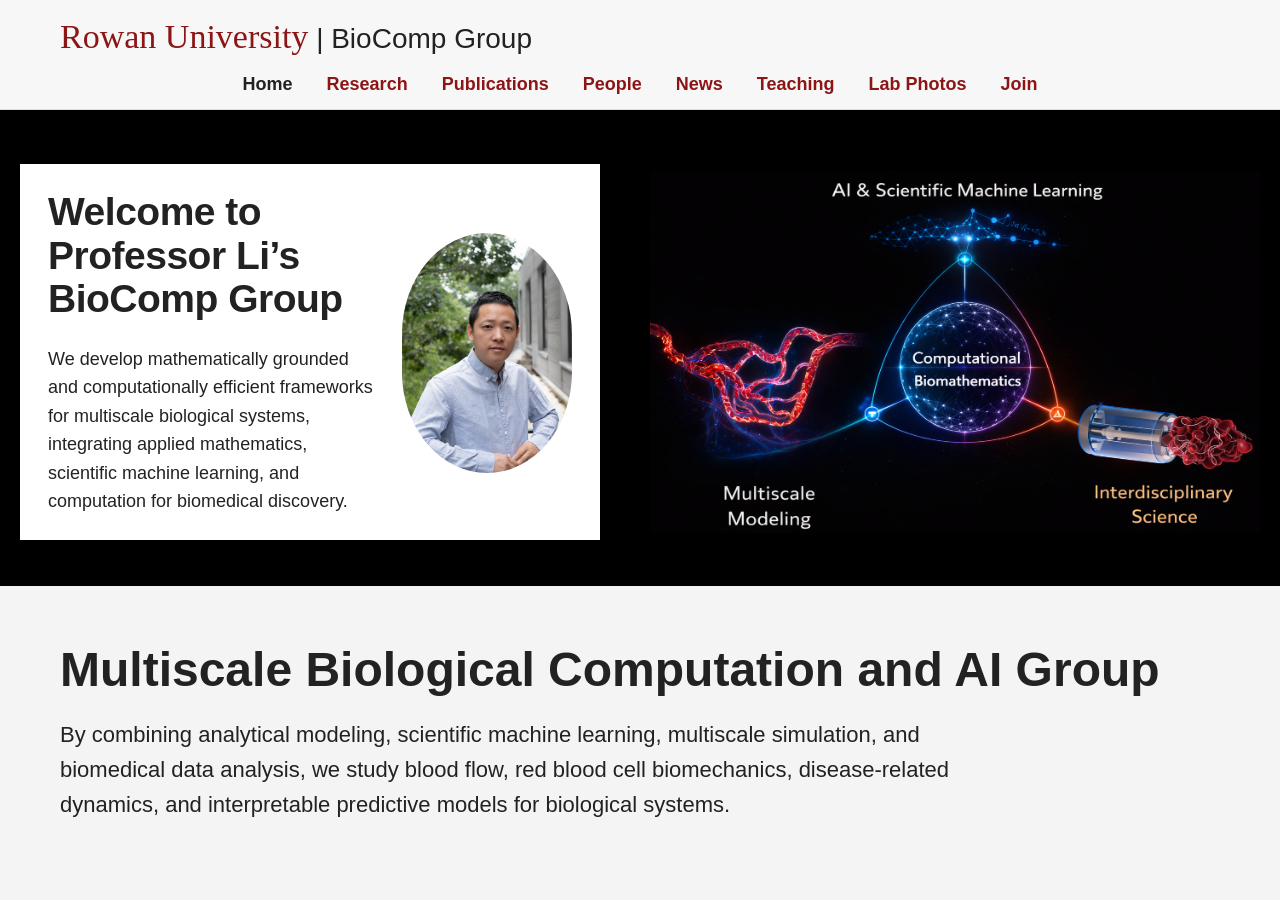
==== index.html @ 9ee429a5 "Update index.html" ====
<!DOCTYPE html>
<html lang="en">
<head>
  <meta charset="UTF-8">
  <title>Home | BioComp Group</title>
  <link rel="stylesheet" href="style.css">
</head>

<body>

<header class="site-header">
  <div class="site-title">
    <span class="school">Rowan University</span> | BioComp Group
  </div>

  <nav class="top-nav">
    <a href="index.html" class="active">Home</a>
    <a href="research.html">Research</a>
    <a href="publications.html">Publications</a>
    <a href="people.html">People</a>
    <a href="news.html">News</a>
    <a href="teaching.html">Teaching</a>
    <a href="photos.html">Lab Photos</a>
    <a href="join.html">Join</a>
  </nav>
</header>

<section class="hero">
  <div class="hero-wrapper">

    <div class="hero-card">
      <div class="hero-content">
        <div class="hero-text">
          <h1>Welcome to Professor Li’s BioComp Group</h1>
          <p>
            We develop mathematically grounded and computationally efficient
            frameworks for multiscale biological systems, integrating applied
            mathematics, scientific machine learning, and computation for
            biomedical discovery.
          </p>
        </div>

        <div class="hero-image">
          <img src="Guansheng_Li.jpg" alt="Guansheng Li">
        </div>
      </div>
    </div>

    <div class="hero-research-figure">
      <img src="Homepage.png" alt="Research overview">
    </div>

  </div>
</section>

<section class="section intro-section">
  <h3>Multiscale Biological Computation and AI Group</h3>
  <p class="intro-text">
    By combining analytical modeling, scientific machine learning, multiscale
    simulation, and biomedical data analysis, we study blood flow, red blood
    cell biomechanics, disease-related dynamics, and interpretable predictive
    models for biological systems.
  </p>
</section>

</body>
</html>
---- style.css ----
/* ===== 基础 ===== */
* {
  box-sizing: border-box;
}

body {
  margin: 0;
  font-family: "Helvetica Neue", Arial, sans-serif;
  background: #f4f4f4;
  color: #222;
}

a {
  text-decoration: none;
}

/* ===== HEADER ===== */
.site-header {
  background: #f7f7f7;
  border-bottom: 1px solid #ddd;
  padding: 18px 60px 14px;
}

.site-title {
  font-size: 28px;
  font-weight: 500;
}

.site-title .school {
  color: #8c1515;
  font-size: 34px;
  font-family: Georgia, serif;
}

.top-nav {
  display: flex;
  justify-content: center;
  gap: 34px;
  margin-top: 18px;
  flex-wrap: wrap;
}

.top-nav a {
  color: #8c1515;
  font-size: 18px;
  font-weight: 600;
}

.top-nav a.active {
  color: #222;
}

/* ===== HERO ===== */
.hero {
  background: #000;
  padding: 54px 20px 46px;
}

.hero-wrapper {
  display: flex;
  gap: 50px;
  max-width: 1400px;
  margin: 0 auto;
  align-items: center;
}

.hero-card {
  background: #ffffff;
  padding: 26px 28px 24px;
  box-shadow: 0 10px 30px rgba(0, 0, 0, 0.22);
  flex: 0 0 580px;
}

.hero-content {
  display: flex;
  align-items: center;
  justify-content: space-between;
  gap: 26px;
}

.hero-text {
  flex: 1;
  max-width: 360px;
}

.hero-content h1 {
  font-size: 39px;
  line-height: 1.12;
  margin: 0 0 24px 0;
  font-weight: 700;
  letter-spacing: -0.5px;
}

.hero-content p {
  font-size: 18px;
  line-height: 1.58;
  margin: 0;
  color: #222;
}

.hero-image {
  flex: 0 0 auto;
}

.hero-image img {
  width: 170px;
  height: 240px;
  object-fit: cover;
  border-radius: 50% / 42%;
  display: block;
}

.hero-research-figure {
  flex: 1;
  display: flex;
  align-items: center;
}

.hero-research-figure img {
  width: 100%;
  max-width: 900px;
  height: auto;
  display: block;
  background: transparent;
}

/* ===== SECTION ===== */
.section {
  max-width: 1200px;
  margin: auto;
  padding: 60px 20px;
}

.section h3 {
  font-size: 48px;
  margin-top: 0;
  margin-bottom: 20px;
  line-height: 1.15;
}

.section p {
  line-height: 1.6;
}

.intro-section {
  padding-top: 56px;
  padding-bottom: 64px;
}

.intro-text {
  font-size: 22px;
  line-height: 1.7;
  max-width: 900px;
  margin: 0;
}

/* ===== CARDS ===== */
.cards {
  display: grid;
  grid-template-columns: repeat(3, 1fr);
  gap: 25px;
}

.card {
  background: white;
  padding: 25px;
  border-radius: 8px;
  box-shadow: 0 6px 18px rgba(0, 0, 0, 0.08);
}

/* ===== PUBLICATIONS PAGE ===== */
.pub-wrapper {
  display: flex;
  flex-direction: column;
  gap: 28px;
}

.pub-year {
  font-size: 32px;
  font-weight: 700;
  color: #8c1515;
  margin-top: 10px;
  margin-bottom: -10px;
}

.pub-list {
  display: flex;
  flex-direction: column;
  gap: 22px;
}

.pub-item {
  display: flex;
  justify-content: space-between;
  align-items: flex-start;
  gap: 24px;
  padding: 22px 0;
  border-bottom: 1px solid #ddd;
}

.pub-text {
  flex: 1;
  font-size: 18px;
  line-height: 1.6;
}

.pub-number {
  font-weight: 700;
}

.pub-title {
  font-style: italic;
}

.pub-link {
  color: #3b5edb;
  margin-left: 6px;
}

.pub-image {
  flex: 0 0 220px;
}

.pub-image img {
  width: 220px;
  max-width: 100%;
  height: 140px;
  object-fit: cover;
  border-radius: 8px;
  display: block;
  box-shadow: 0 4px 12px rgba(0, 0, 0, 0.12);
}

/* ===== PEOPLE PAGE ===== */
.people-grid {
  grid-template-columns: 2fr 1fr;
  align-items: start;
}

.profile-card {
  padding: 30px;
}

.profile-container {
  display: flex;
  gap: 30px;
  align-items: flex-start;
}

.profile-photo {
  flex: 0 0 220px;
}

.profile-photo img {
  width: 220px;
  height: 280px;
  object-fit: cover;
  border-radius: 10px;
  display: block;
}

.profile-info {
  flex: 1;
}

.name {
  font-size: 30px;
  margin: 0 0 12px 0;
  color: #8c1515;
  line-height: 1.2;
}

.profile-title {
  font-size: 16px;
  line-height: 1.65;
  color: #444;
  margin: 0 0 18px 0;
}

.profile-title .date {
  color: #666;
  font-style: italic;
}

.timeline-section {
  margin-top: 8px;
}

.timeline-section h4 {
  font-size: 20px;
  margin: 0 0 10px 0;
  color: #222;
}

.timeline {
  margin: 0;
  padding-left: 20px;
  line-height: 1.7;
}

.timeline li {
  margin-bottom: 6px;
}

.people-info-card h4 {
  font-size: 24px;
  margin-top: 0;
  margin-bottom: 12px;
  color: #8c1515;
}

.people-info-card p {
  font-size: 16px;
  line-height: 1.7;
  margin: 0;
}

/* ===== RESPONSIVE ===== */
@media (max-width: 1200px) {
  .hero-wrapper {
    flex-direction: column;
    align-items: stretch;
  }

  .hero-card {
    flex: none;
    width: 100%;
  }

  .hero-research-figure {
    justify-content: center;
  }

  .hero-research-figure img {
    max-width: 100%;
  }
}

@media (max-width: 900px) {
  .pub-item {
    flex-direction: column;
  }

  .pub-image {
    flex: none;
  }

  .pub-image img {
    width: 100%;
    max-width: 320px;
    height: auto;
  }

  .people-grid {
    grid-template-columns: 1fr;
  }

  .profile-container {
    flex-direction: column;
    align-items: center;
    text-align: center;
  }

  .profile-photo {
    flex: none;
  }

  .timeline-section {
    width: 100%;
    text-align: left;
  }

  .hero-content {
    gap: 20px;
  }

  .hero-content h1 {
    font-size: 38px;
  }
}

@media (max-width: 768px) {
  .site-header {
    padding: 16px 20px 12px;
  }

  .site-title {
    font-size: 24px;
  }

  .site-title .school {
    font-size: 28px;
  }

  .top-nav {
    gap: 16px;
    margin-top: 14px;
  }

  .top-nav a {
    font-size: 16px;
  }

  .hero {
    padding: 28px 16px;
  }

  .hero-card {
    padding: 24px 20px;
  }

  .hero-content {
    flex-direction: column-reverse;
    align-items: flex-start;
  }

  .hero-text {
    max-width: 100%;
  }

  .hero-content h1 {
    font-size: 32px;
    margin-bottom: 18px;
  }

  .hero-content p {
    font-size: 17px;
    line-height: 1.65;
  }

  .hero-image img {
    width: 150px;
    height: 215px;
  }

  .section {
    padding: 46px 18px;
  }

  .section h3 {
    font-size: 36px;
  }

  .intro-text {
    font-size: 18px;
  }

  .cards {
    grid-template-columns: 1fr;
  }

  .profile-photo img {
    width: 180px;
    height: 230px;
  }

  .name {
    font-size: 26px;
  }

  .profile-title,
  .people-info-card p,
  .timeline {
    font-size: 15px;
  }
}
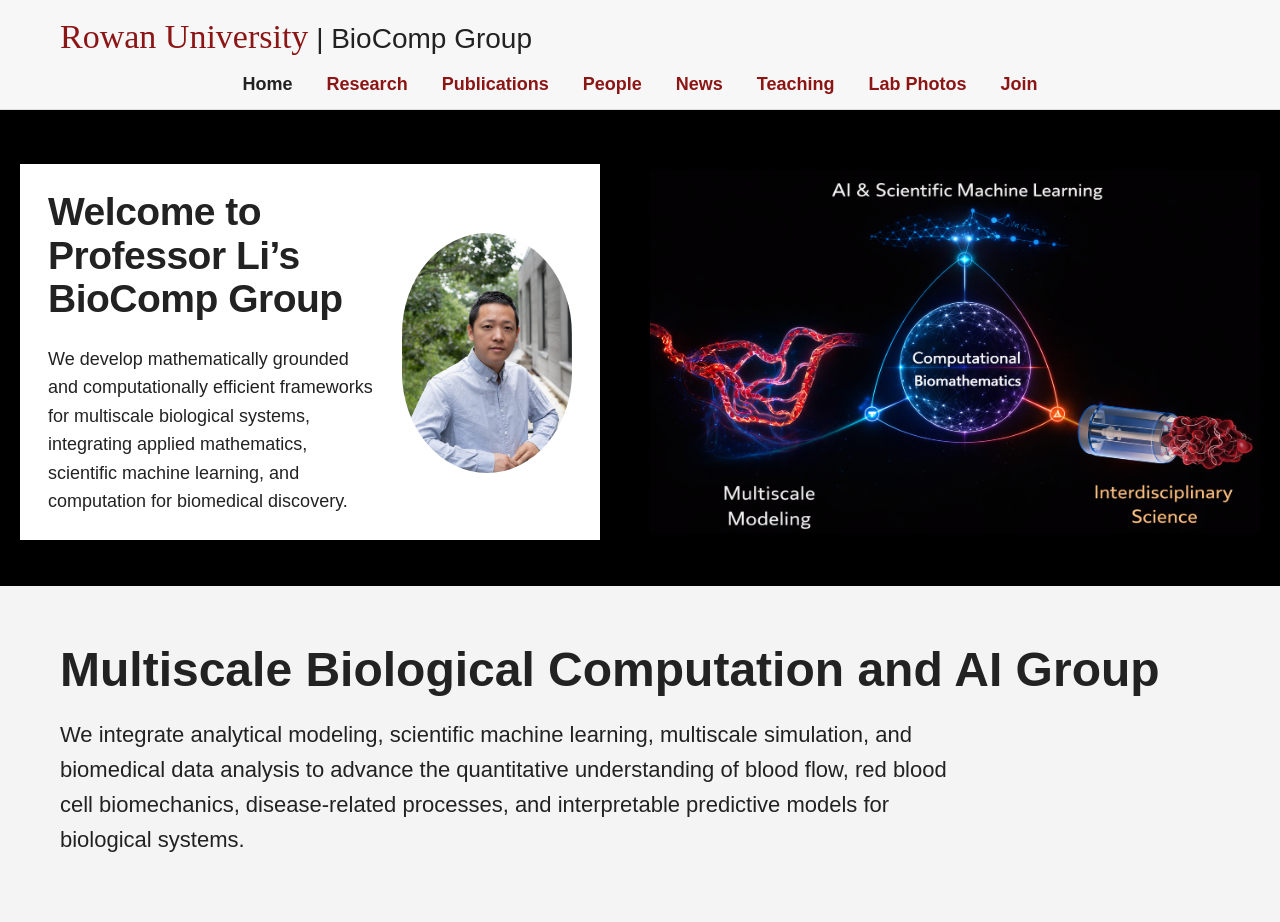
==== commit b1371cfd: "Update index.html" ====
--- a/index.html
+++ b/index.html
@@ -56,9 +56,9 @@
 <section class="section intro-section">
   <h3>Multiscale Biological Computation and AI Group</h3>
   <p class="intro-text">
-    By combining analytical modeling, scientific machine learning, multiscale
-    simulation, and biomedical data analysis, we study blood flow, red blood
-    cell biomechanics, disease-related dynamics, and interpretable predictive
+We integrate analytical modeling, scientific machine learning, multiscale simulation, 
+    and biomedical data analysis to advance the quantitative understanding of blood flow, 
+    red blood cell biomechanics, disease-related processes, and interpretable predictive
     models for biological systems.
   </p>
 </section>
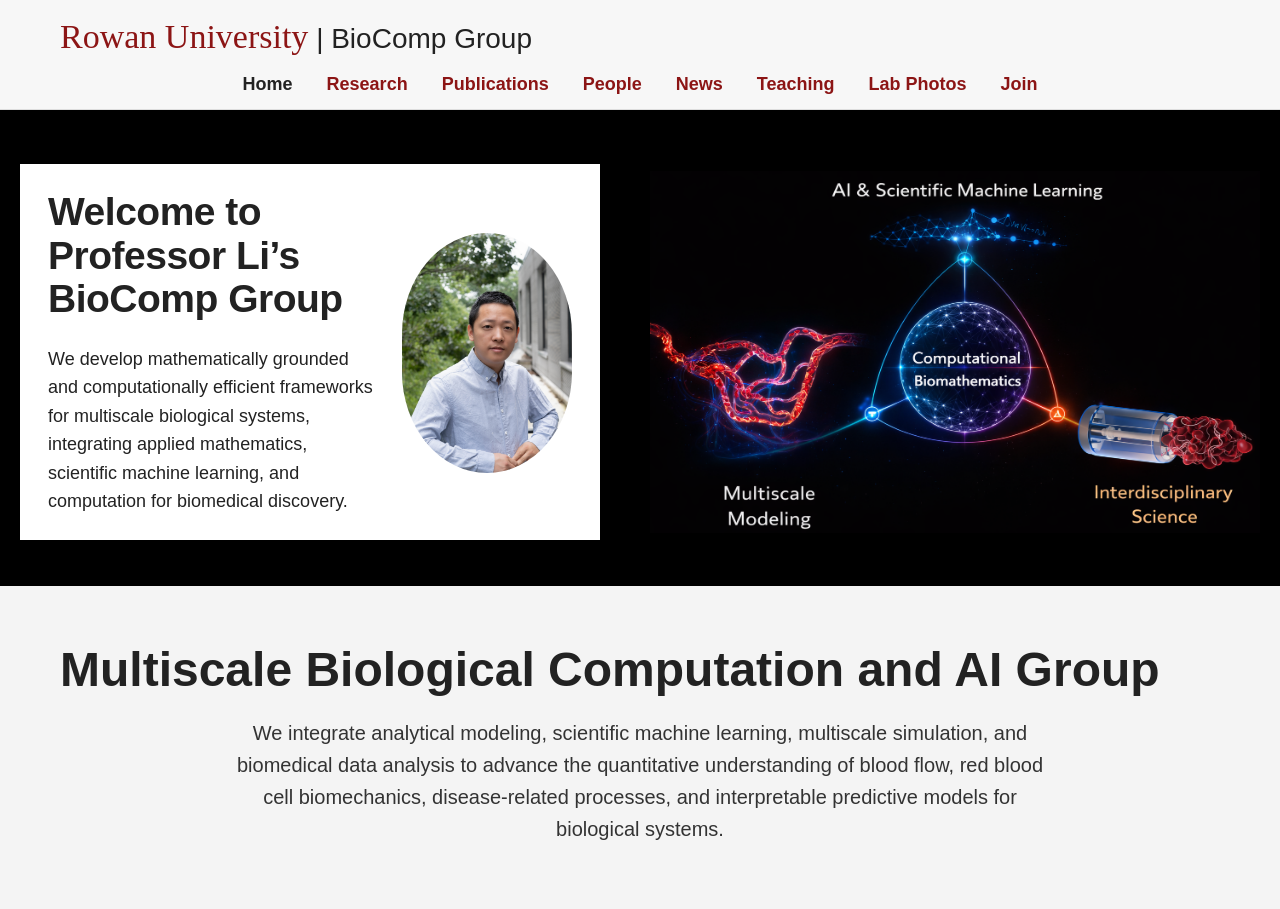
==== commit 78043ef0: "Update index.html" ====
--- a/index.html
+++ b/index.html
@@ -56,10 +56,10 @@
 <section class="section intro-section">
   <h3>Multiscale Biological Computation and AI Group</h3>
   <p class="intro-text">
-We integrate analytical modeling, scientific machine learning, multiscale simulation, 
-    and biomedical data analysis to advance the quantitative understanding of blood flow, 
-    red blood cell biomechanics, disease-related processes, and interpretable predictive
-    models for biological systems.
+    We integrate analytical modeling, scientific machine learning, multiscale simulation, and biomedical 
+    data analysis to advance the quantitative understanding of blood flow, red blood cell biomechanics, 
+    disease-related processes, and interpretable predictive models for biological systems.
+    
   </p>
 </section>
 
--- a/style.css
+++ b/style.css
@@ -148,10 +148,12 @@
 }
 
 .intro-text {
-  font-size: 22px;
-  line-height: 1.7;
-  max-width: 900px;
-  margin: 0;
+  font-size: 20px;
+  line-height: 1.8;
+  max-width: 820px;
+  margin: 0 auto;
+  color: #333;
+  text-align: center;  
 }
 
 /* ===== CARDS ===== */
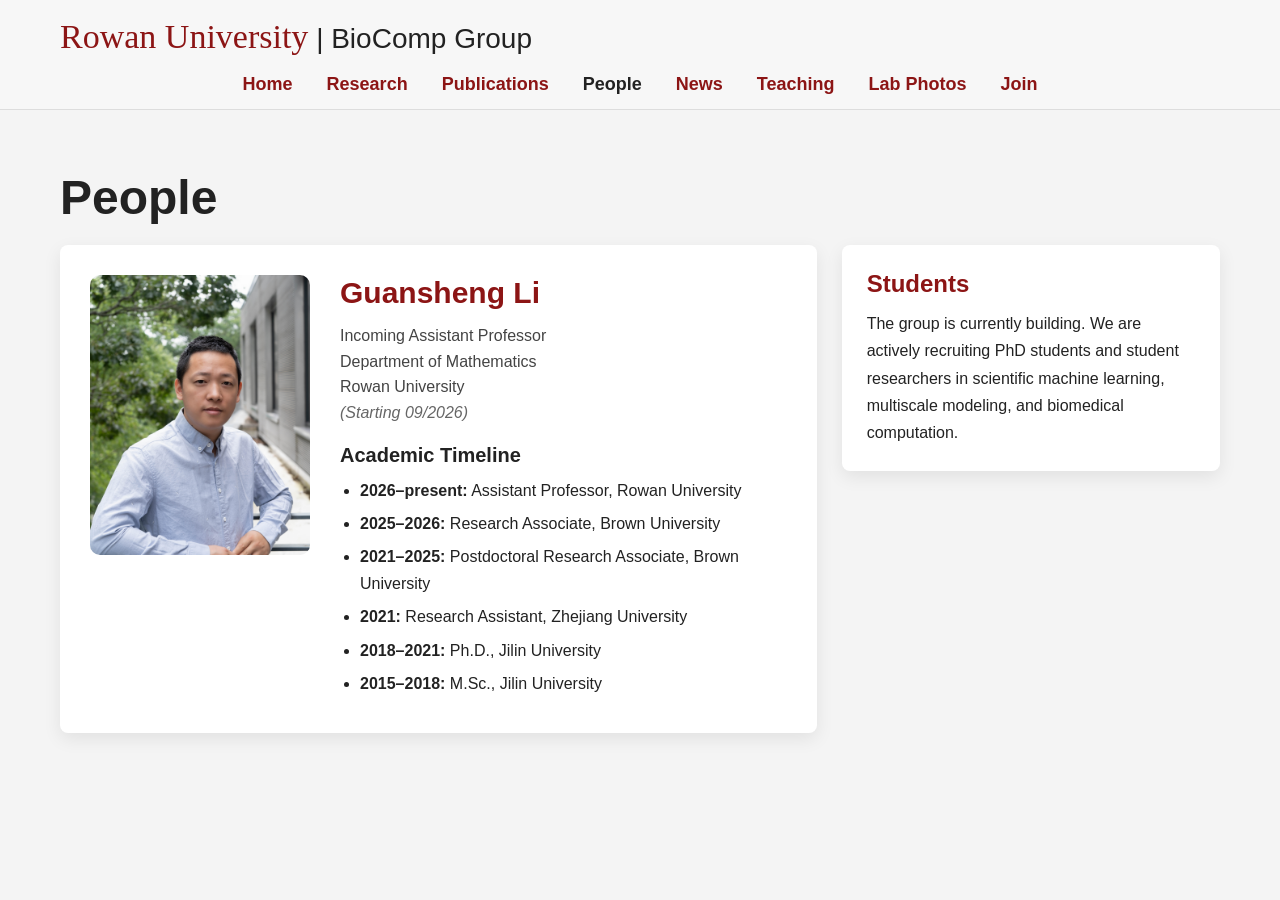
==== commit 3d42f855: "Update index.html" ====
--- a/index.html
+++ b/index.html
@@ -2,7 +2,7 @@
 <html lang="en">
 <head>
   <meta charset="UTF-8">
-  <title>Home | BioComp Group</title>
+  <title>People | BioComp Group</title>
   <link rel="stylesheet" href="style.css">
 </head>
 
@@ -14,10 +14,10 @@
   </div>
 
   <nav class="top-nav">
-    <a href="index.html" class="active">Home</a>
+    <a href="index.html">Home</a>
     <a href="research.html">Research</a>
     <a href="publications.html">Publications</a>
-    <a href="people.html">People</a>
+    <a href="people.html" class="active">People</a>
     <a href="news.html">News</a>
     <a href="teaching.html">Teaching</a>
     <a href="photos.html">Lab Photos</a>
@@ -25,43 +25,53 @@
   </nav>
 </header>
 
-<section class="hero">
-  <div class="hero-wrapper">
+<section class="section" id="people">
+  <h3>People</h3>
 
-    <div class="hero-card">
-      <div class="hero-content">
-        <div class="hero-text">
-          <h1>Welcome to Professor Li’s BioComp Group</h1>
-          <p>
-            We develop mathematically grounded and computationally efficient
-            frameworks for multiscale biological systems, integrating applied
-            mathematics, scientific machine learning, and computation for
-            biomedical discovery.
-          </p>
+  <div class="cards people-grid">
+
+    <div class="card profile-card">
+      <div class="profile-container">
+        <div class="profile-photo">
+          <img src="Guansheng_Li.jpg" alt="Guansheng Li">
         </div>
 
-        <div class="hero-image">
-          <img src="Guansheng_Li.jpg" alt="Guansheng Li">
+        <div class="profile-info">
+          <h2 class="name">Guansheng Li</h2>
+
+          <p class="profile-title">
+            Incoming Assistant Professor<br>
+            Department of Mathematics<br>
+            Rowan University<br>
+            <span class="date">(Starting 09/2026)</span>
+          </p>
+
+          <div class="timeline-section">
+            <h4>Academic Timeline</h4>
+            <ul class="timeline">
+              <li><strong>2026–present:</strong> Assistant Professor, Rowan University</li>
+              <li><strong>2025–2026:</strong> Research Associate, Brown University</li>
+              <li><strong>2021–2025:</strong> Postdoctoral Research Associate, Brown University</li>
+              <li><strong>2021:</strong> Research Assistant, Zhejiang University</li>
+              <li><strong>2018–2021:</strong> Ph.D., Jilin University</li>
+              <li><strong>2015–2018:</strong> M.Sc., Jilin University</li>
+            </ul>
+          </div>
         </div>
       </div>
     </div>
 
-    <div class="hero-research-figure">
-      <img src="Homepage.png" alt="Research overview">
+    <div class="card people-info-card">
+      <h4>Students</h4>
+      <p>
+        The group is currently building. We are actively recruiting PhD students
+        and student researchers in scientific machine learning, multiscale modeling,
+        and biomedical computation.
+      </p>
     </div>
 
   </div>
 </section>
 
-<section class="section intro-section">
-  <h3>Multiscale Biological Computation and AI Group</h3>
-  <p class="intro-text">
-    We integrate analytical modeling, scientific machine learning, multiscale simulation, and biomedical 
-    data analysis to advance the quantitative understanding of blood flow, red blood cell biomechanics, 
-    disease-related processes, and interpretable predictive models for biological systems.
-    
-  </p>
-</section>
-
 </body>
 </html>
--- a/style.css
+++ b/style.css
@@ -466,3 +466,44 @@
     font-size: 15px;
   }
 }
+
+.research-intro {
+  font-size: 19px;
+  line-height: 1.75;
+  max-width: 900px;
+  margin: 0 auto 36px;
+  text-align: center;
+  color: #333;
+}
+
+.research-cards {
+  margin-top: 10px;
+}
+
+.research-link-card {
+  display: block;
+  color: #222;
+  text-decoration: none;
+  border-radius: 10px;
+  transition: transform 0.2s ease, box-shadow 0.2s ease;
+}
+
+.research-link-card:hover {
+  transform: translateY(-4px);
+  box-shadow: 0 10px 24px rgba(0, 0, 0, 0.12);
+}
+
+.research-link-card h4 {
+  font-size: 24px;
+  margin-top: 0;
+  margin-bottom: 14px;
+  color: #8c1515;
+  line-height: 1.3;
+}
+
+.research-link-card p {
+  font-size: 17px;
+  line-height: 1.7;
+  margin: 0;
+  color: #333;
+}
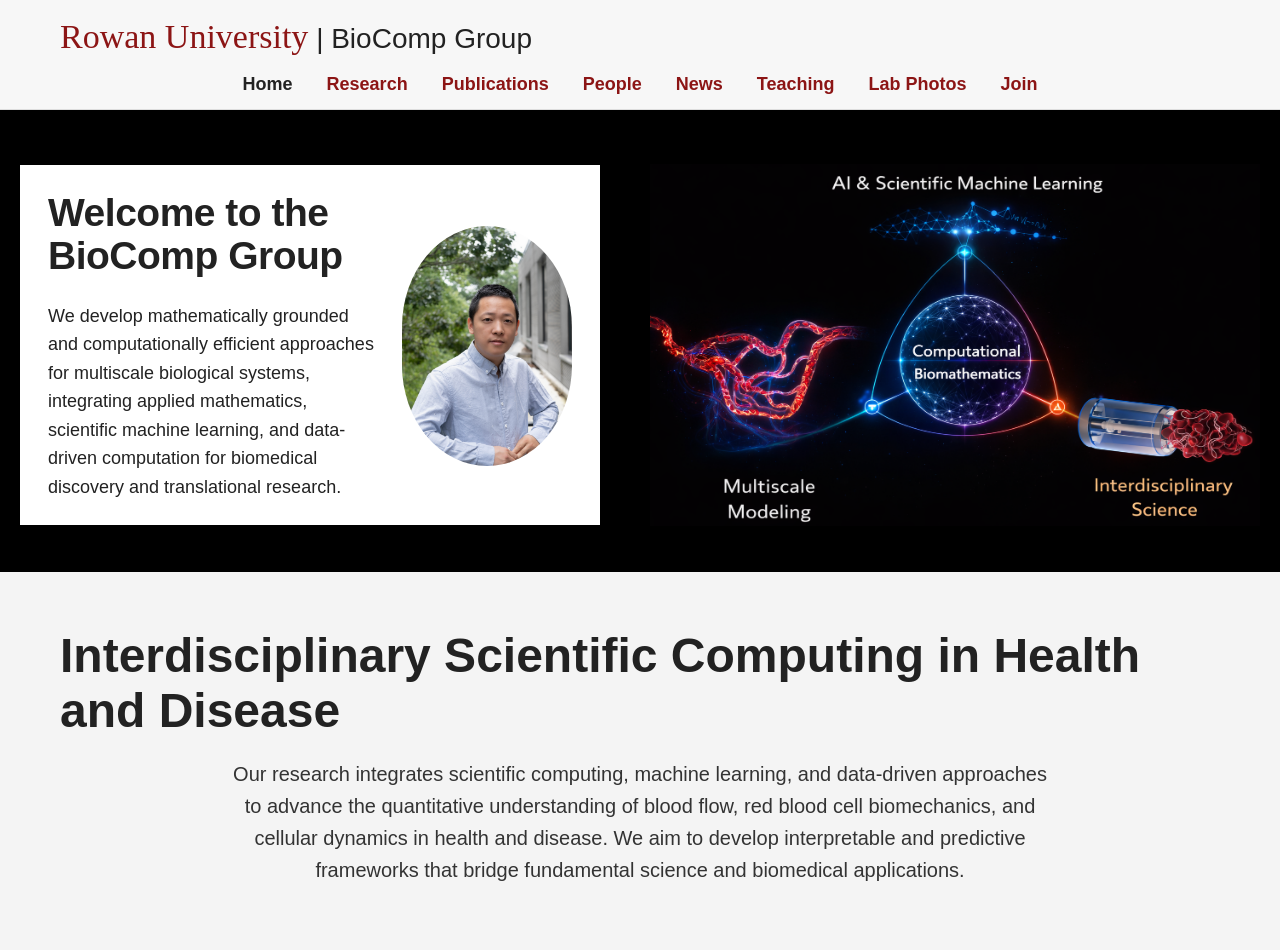
==== commit ad68d80e: "Update index.html" ====
--- a/index.html
+++ b/index.html
@@ -2,7 +2,7 @@
 <html lang="en">
 <head>
   <meta charset="UTF-8">
-  <title>People | BioComp Group</title>
+  <title>Home | BioComp Group</title>
   <link rel="stylesheet" href="style.css">
 </head>
 
@@ -14,10 +14,10 @@
   </div>
 
   <nav class="top-nav">
-    <a href="index.html">Home</a>
+    <a href="index.html" class="active">Home</a>
     <a href="research.html">Research</a>
     <a href="publications.html">Publications</a>
-    <a href="people.html" class="active">People</a>
+    <a href="people.html">People</a>
     <a href="news.html">News</a>
     <a href="teaching.html">Teaching</a>
     <a href="photos.html">Lab Photos</a>
@@ -25,53 +25,49 @@
   </nav>
 </header>
 
-<section class="section" id="people">
-  <h3>People</h3>
+<!-- ===== HERO ===== -->
+<section class="hero">
+  <div class="hero-wrapper">
 
-  <div class="cards people-grid">
+    <div class="hero-card">
+      <div class="hero-content">
 
-    <div class="card profile-card">
-      <div class="profile-container">
-        <div class="profile-photo">
+        <div class="hero-text">
+          <h1>Welcome to the BioComp Group</h1>
+          <p>
+            We develop mathematically grounded and computationally efficient
+            approaches for multiscale biological systems, integrating applied
+            mathematics, scientific machine learning, and data-driven computation
+            for biomedical discovery and translational research.
+          </p>
+        </div>
+
+        <div class="hero-image">
           <img src="Guansheng_Li.jpg" alt="Guansheng Li">
         </div>
 
-        <div class="profile-info">
-          <h2 class="name">Guansheng Li</h2>
-
-          <p class="profile-title">
-            Incoming Assistant Professor<br>
-            Department of Mathematics<br>
-            Rowan University<br>
-            <span class="date">(Starting 09/2026)</span>
-          </p>
-
-          <div class="timeline-section">
-            <h4>Academic Timeline</h4>
-            <ul class="timeline">
-              <li><strong>2026–present:</strong> Assistant Professor, Rowan University</li>
-              <li><strong>2025–2026:</strong> Research Associate, Brown University</li>
-              <li><strong>2021–2025:</strong> Postdoctoral Research Associate, Brown University</li>
-              <li><strong>2021:</strong> Research Assistant, Zhejiang University</li>
-              <li><strong>2018–2021:</strong> Ph.D., Jilin University</li>
-              <li><strong>2015–2018:</strong> M.Sc., Jilin University</li>
-            </ul>
-          </div>
-        </div>
       </div>
     </div>
 
-    <div class="card people-info-card">
-      <h4>Students</h4>
-      <p>
-        The group is currently building. We are actively recruiting PhD students
-        and student researchers in scientific machine learning, multiscale modeling,
-        and biomedical computation.
-      </p>
+    <div class="hero-research-figure">
+      <img src="Homepage.png" alt="Research overview">
     </div>
 
   </div>
 </section>
 
+<!-- ===== INTRO ===== -->
+<section class="section intro-section">
+  <h3>Interdisciplinary Scientific Computing in Health and Disease</h3>
+
+  <p class="intro-text">
+    Our research integrates scientific computing, machine learning, and data-driven
+    approaches to advance the quantitative understanding of blood flow, red blood
+    cell biomechanics, and cellular dynamics in health and disease. We aim to
+    develop interpretable and predictive frameworks that bridge fundamental science
+    and biomedical applications.
+  </p>
+</section>
+
 </body>
 </html>
--- a/style.css
+++ b/style.css
@@ -153,7 +153,7 @@
   max-width: 820px;
   margin: 0 auto;
   color: #333;
-  text-align: center;  
+  text-align: center;
 }
 
 /* ===== CARDS ===== */
@@ -168,6 +168,54 @@
   padding: 25px;
   border-radius: 8px;
   box-shadow: 0 6px 18px rgba(0, 0, 0, 0.08);
+}
+
+/* ===== RESEARCH PAGE ===== */
+.research-intro {
+  font-size: 19px;
+  line-height: 1.75;
+  max-width: 900px;
+  margin: 0 auto 36px;
+  text-align: center;
+  color: #333;
+}
+
+.research-cards {
+  margin-top: 10px;
+}
+
+.research-link-card {
+  display: block;
+  color: #222;
+  text-decoration: none;
+  border-radius: 10px;
+  transition: transform 0.2s ease, box-shadow 0.2s ease;
+  overflow: hidden;
+}
+
+.research-link-card:hover {
+  transform: translateY(-4px);
+  box-shadow: 0 10px 24px rgba(0, 0, 0, 0.12);
+}
+
+.research-link-card h4 {
+  font-size: 24px;
+  margin: 0 0 16px 0;
+  color: #8c1515;
+  line-height: 1.3;
+}
+
+/* ===== 图片区域 ===== */
+.research-card-image {
+  width: 100%;
+}
+
+.research-card-image img {
+  width: 100%;
+  height: 220px;       /* 可调：200–260 */
+  object-fit: cover;
+  border-radius: 8px;
+  display: block;
 }
 
 /* ===== PUBLICATIONS PAGE ===== */
@@ -240,43 +288,47 @@
 }
 
 .profile-card {
-  padding: 30px;
+  padding: 34px;
 }
 
 .profile-container {
   display: flex;
-  gap: 30px;
-  align-items: flex-start;
+  flex-direction: column;
+  align-items: center;
+  text-align: center;
+  gap: 24px;
 }
 
 .profile-photo {
-  flex: 0 0 220px;
+  flex: none;
 }
 
 .profile-photo img {
-  width: 220px;
-  height: 280px;
+  width: 240px;
+  height: 300px;
   object-fit: cover;
-  border-radius: 10px;
+  border-radius: 12px;
   display: block;
+  margin: 0 auto;
 }
 
 .profile-info {
-  flex: 1;
+  width: 100%;
+  max-width: 720px;
 }
 
 .name {
-  font-size: 30px;
-  margin: 0 0 12px 0;
+  font-size: 36px;
+  margin: 0 0 14px 0;
   color: #8c1515;
-  line-height: 1.2;
+  line-height: 1.15;
 }
 
 .profile-title {
-  font-size: 16px;
-  line-height: 1.65;
+  font-size: 18px;
+  line-height: 1.75;
   color: #444;
-  margin: 0 0 18px 0;
+  margin: 0 0 26px 0;
 }
 
 .profile-title .date {
@@ -286,22 +338,24 @@
 
 .timeline-section {
   margin-top: 8px;
+  text-align: left;
 }
 
 .timeline-section h4 {
-  font-size: 20px;
-  margin: 0 0 10px 0;
+  font-size: 24px;
+  margin: 0 0 14px 0;
   color: #222;
 }
 
 .timeline {
   margin: 0;
-  padding-left: 20px;
-  line-height: 1.7;
+  padding-left: 22px;
+  line-height: 1.85;
+  font-size: 17px;
 }
 
 .timeline li {
-  margin-bottom: 6px;
+  margin-bottom: 8px;
 }
 
 .people-info-card h4 {
@@ -358,13 +412,8 @@
   }
 
   .profile-container {
-    flex-direction: column;
     align-items: center;
     text-align: center;
-  }
-
-  .profile-photo {
-    flex: none;
   }
 
   .timeline-section {
@@ -452,12 +501,12 @@
   }
 
   .profile-photo img {
-    width: 180px;
-    height: 230px;
+    width: 190px;
+    height: 240px;
   }
 
   .name {
-    font-size: 26px;
+    font-size: 28px;
   }
 
   .profile-title,
@@ -465,45 +514,10 @@
   .timeline {
     font-size: 15px;
   }
-}
-
-.research-intro {
-  font-size: 19px;
-  line-height: 1.75;
-  max-width: 900px;
-  margin: 0 auto 36px;
-  text-align: center;
-  color: #333;
-}
-
-.research-cards {
-  margin-top: 10px;
-}
-
-.research-link-card {
-  display: block;
-  color: #222;
-  text-decoration: none;
-  border-radius: 10px;
-  transition: transform 0.2s ease, box-shadow 0.2s ease;
-}
-
-.research-link-card:hover {
-  transform: translateY(-4px);
-  box-shadow: 0 10px 24px rgba(0, 0, 0, 0.12);
-}
-
-.research-link-card h4 {
-  font-size: 24px;
-  margin-top: 0;
-  margin-bottom: 14px;
-  color: #8c1515;
-  line-height: 1.3;
-}
-
-.research-link-card p {
-  font-size: 17px;
-  line-height: 1.7;
-  margin: 0;
-  color: #333;
-}
+
+  .timeline-section h4,
+  .people-info-card h4,
+  .research-link-card h4 {
+    font-size: 22px;
+  }
+}
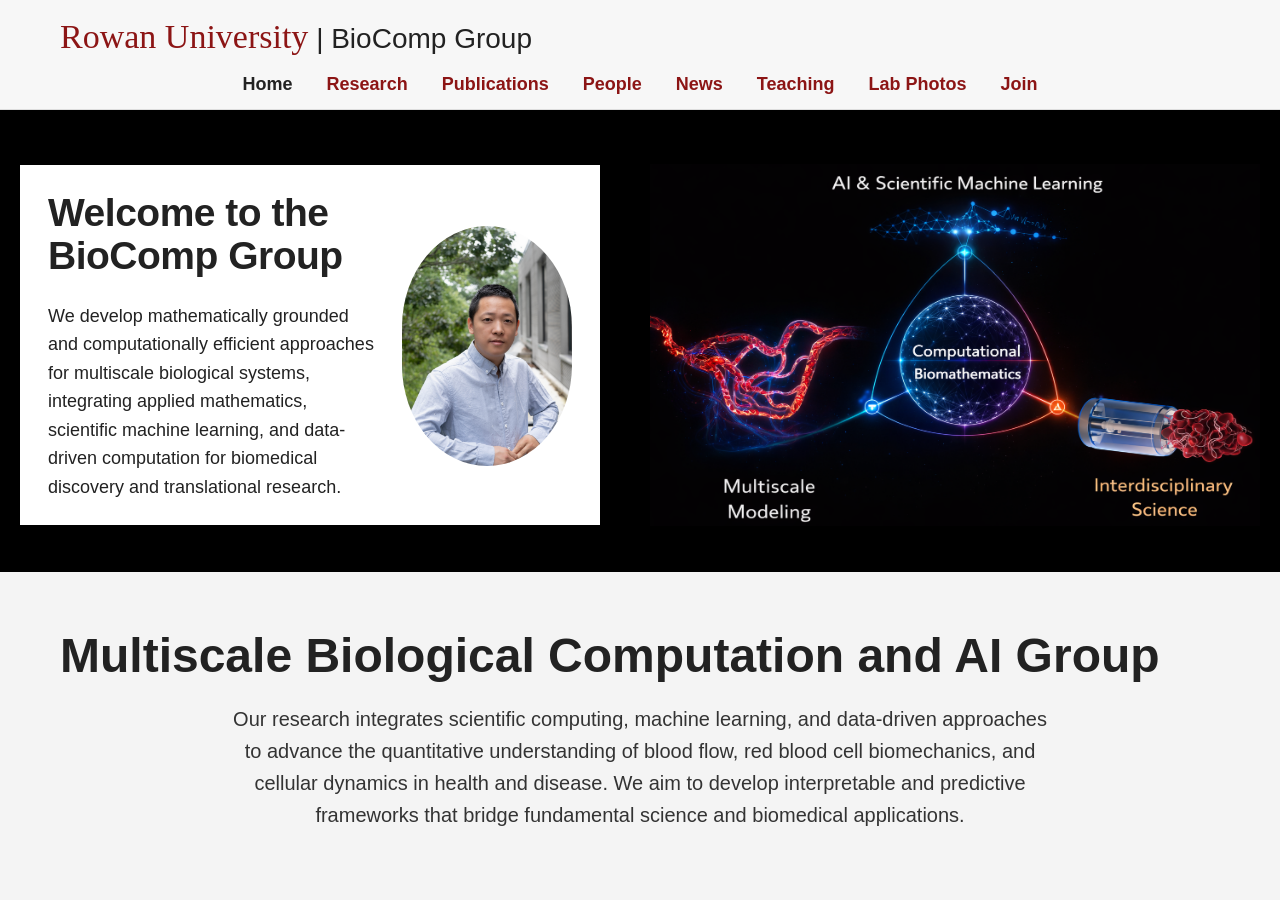
==== commit 243830f4: "Update index.html" ====
--- a/index.html
+++ b/index.html
@@ -58,7 +58,7 @@
 
 <!-- ===== INTRO ===== -->
 <section class="section intro-section">
-  <h3>Interdisciplinary Scientific Computing in Health and Disease</h3>
+  <h3>Multiscale Biological Computation and AI Group</h3>
 
   <p class="intro-text">
     Our research integrates scientific computing, machine learning, and data-driven
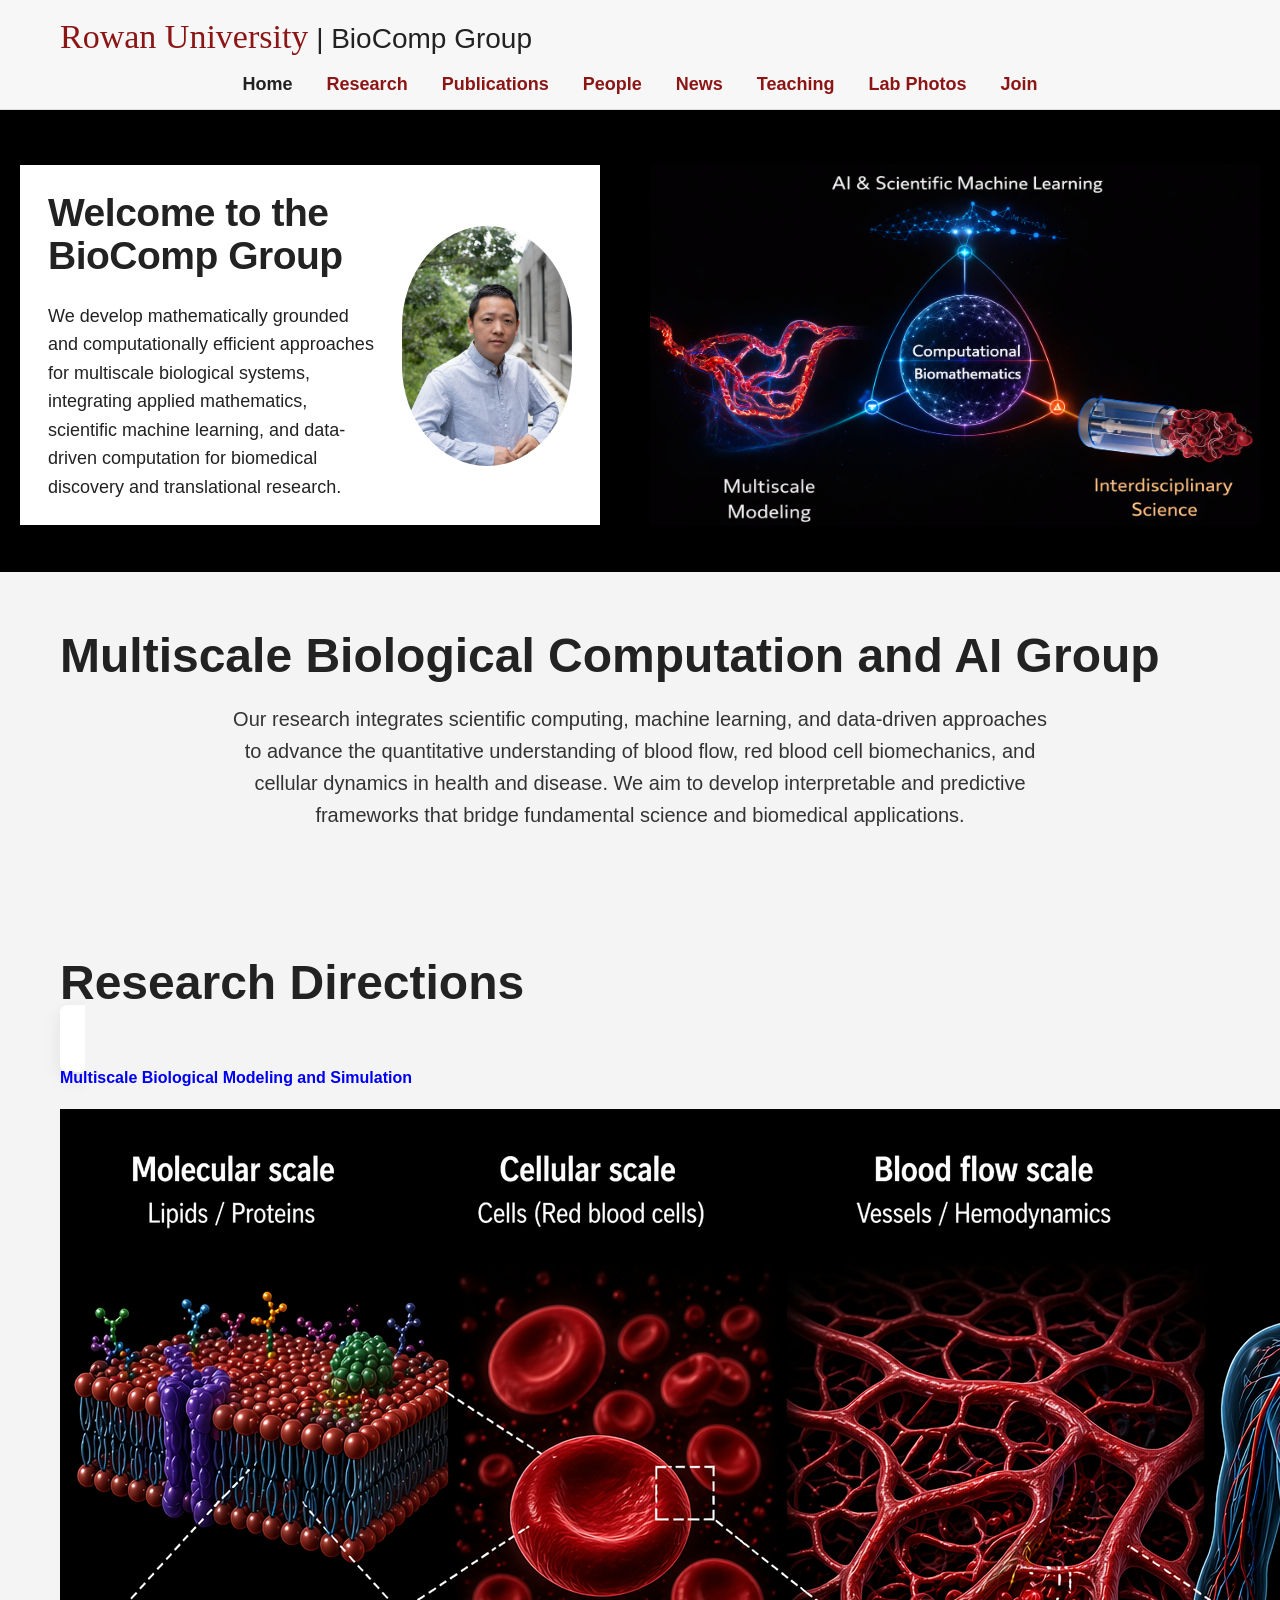
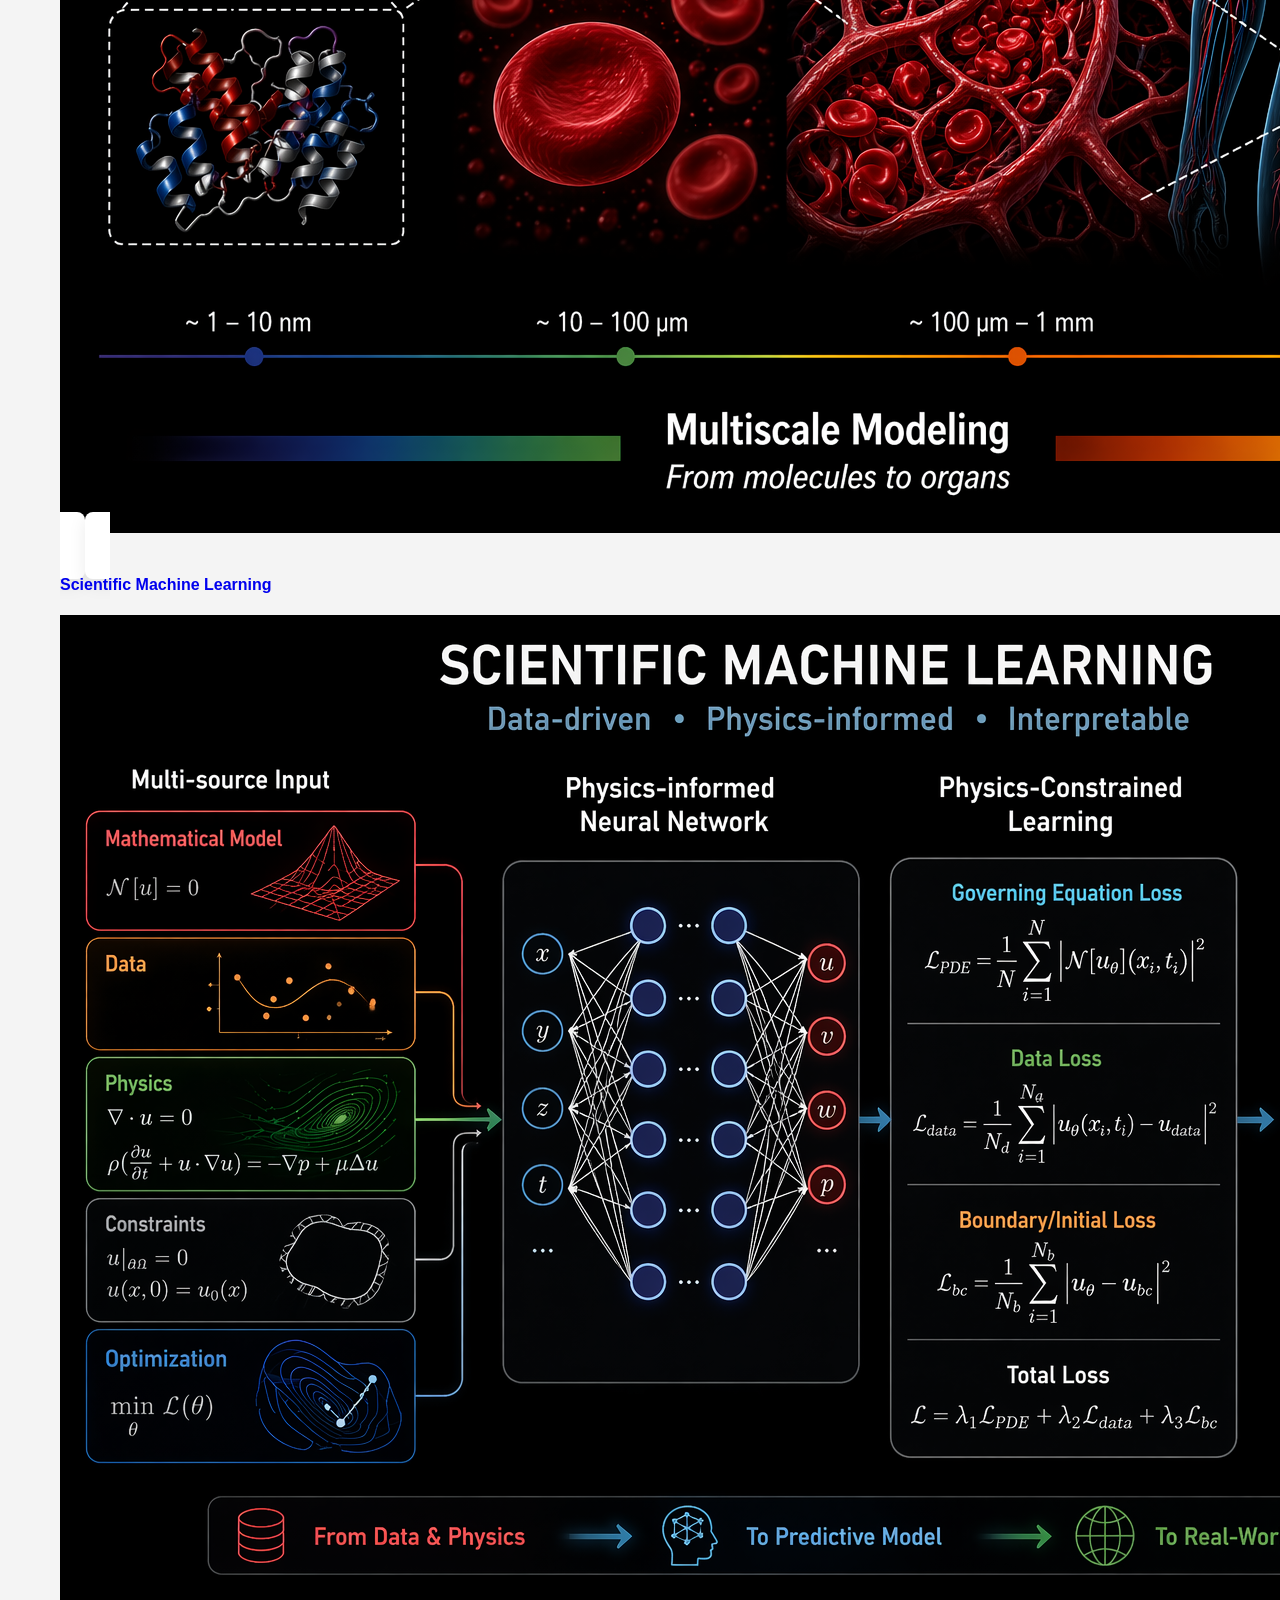
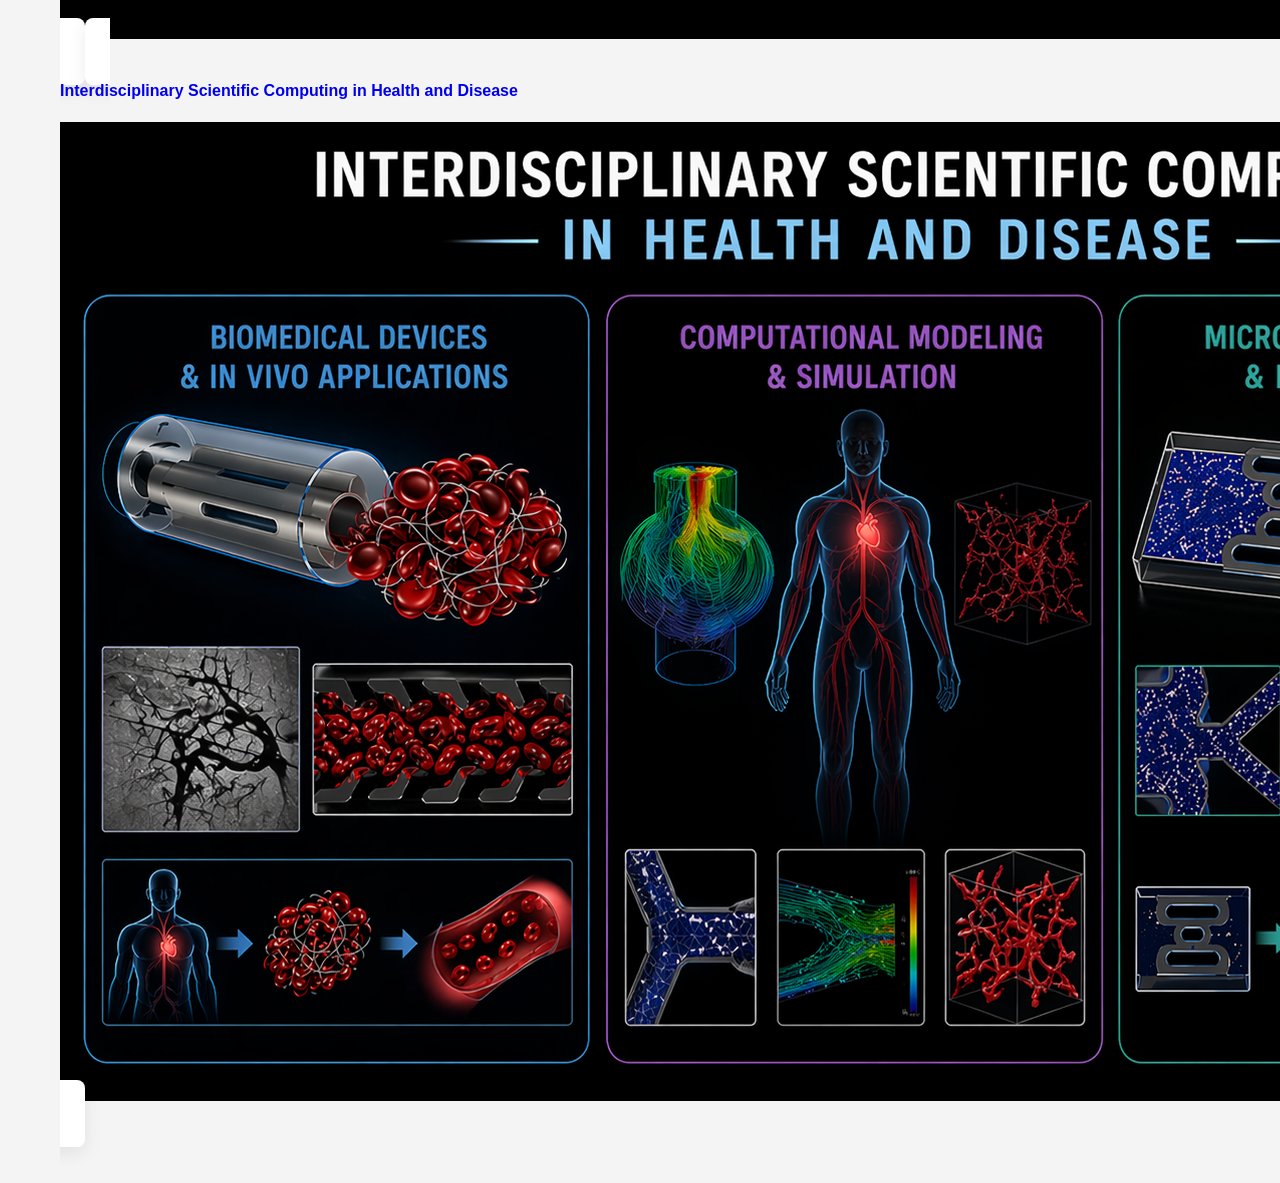
==== commit a700662f: "Update index.html" ====
--- a/index.html
+++ b/index.html
@@ -69,5 +69,35 @@
   </p>
 </section>
 
+<!-- ===== HOME RESEARCH DIRECTIONS ===== -->
+<section class="section home-research-section">
+  <h3>Research Directions</h3>
+
+  <div class="home-research-cards">
+
+    <a href="research_multiscale.html" class="card home-research-card">
+      <h4>Multiscale Biological Modeling and Simulation</h4>
+      <div class="home-research-image">
+        <img src="research_multiscale.png" alt="Multiscale Biological Modeling and Simulation">
+      </div>
+    </a>
+
+    <a href="research_sciml.html" class="card home-research-card">
+      <h4>Scientific Machine Learning</h4>
+      <div class="home-research-image">
+        <img src="research_sciml.png" alt="Scientific Machine Learning">
+      </div>
+    </a>
+
+    <a href="research_interdisciplinary.html" class="card home-research-card">
+      <h4>Interdisciplinary Scientific Computing in Health and Disease</h4>
+      <div class="home-research-image">
+        <img src="research_interdisciplinary.png" alt="Interdisciplinary Scientific Computing in Health and Disease">
+      </div>
+    </a>
+
+  </div>
+</section>
+
 </body>
 </html>
--- a/style.css
+++ b/style.css
@@ -171,51 +171,63 @@
 }
 
 /* ===== RESEARCH PAGE ===== */
+
 .research-intro {
   font-size: 19px;
   line-height: 1.75;
   max-width: 900px;
-  margin: 0 auto 36px;
+  margin: 0 auto 50px;
   text-align: center;
   color: #333;
 }
 
+/* ❗关键：一排一个 */
 .research-cards {
-  margin-top: 10px;
-}
-
+  display: flex;
+  flex-direction: column;
+  gap: 40px;   /* 卡片之间间距 */
+  max-width: 1000px;
+  margin: 0 auto;
+}
+
+/* 卡片整体放大 */
 .research-link-card {
   display: block;
   color: #222;
   text-decoration: none;
-  border-radius: 10px;
-  transition: transform 0.2s ease, box-shadow 0.2s ease;
-  overflow: hidden;
-}
-
+  border-radius: 14px;
+  padding: 30px;
+  background: #fff;
+  transition: transform 0.25s ease, box-shadow 0.25s ease;
+}
+
+/* hover效果更高级 */
 .research-link-card:hover {
-  transform: translateY(-4px);
-  box-shadow: 0 10px 24px rgba(0, 0, 0, 0.12);
-}
-
+  transform: translateY(-6px);
+  box-shadow: 0 16px 36px rgba(0, 0, 0, 0.15);
+}
+
+/* 标题更大 */
 .research-link-card h4 {
-  font-size: 24px;
-  margin: 0 0 16px 0;
+  font-size: 28px;
+  margin-bottom: 20px;
   color: #8c1515;
-  line-height: 1.3;
-}
-
-/* ===== 图片区域 ===== */
+  text-align: center;
+}
+
+/* 图片区域 */
 .research-card-image {
   width: 100%;
-}
-
+  display: flex;
+  justify-content: center;
+}
+
+/* 图片放大+美化 */
 .research-card-image img {
   width: 100%;
-  height: 220px;       /* 可调：200–260 */
+  max-width: 900px;   /* 控制最大宽度 */
+  border-radius: 10px;
   object-fit: cover;
-  border-radius: 8px;
-  display: block;
 }
 
 /* ===== PUBLICATIONS PAGE ===== */
@@ -283,7 +295,7 @@
 
 /* ===== PEOPLE PAGE ===== */
 .people-grid {
-  grid-template-columns: 2fr 1fr;
+  grid-template-columns: 1fr 1fr;
   align-items: start;
 }
 
@@ -521,3 +533,4 @@
     font-size: 22px;
   }
 }
+
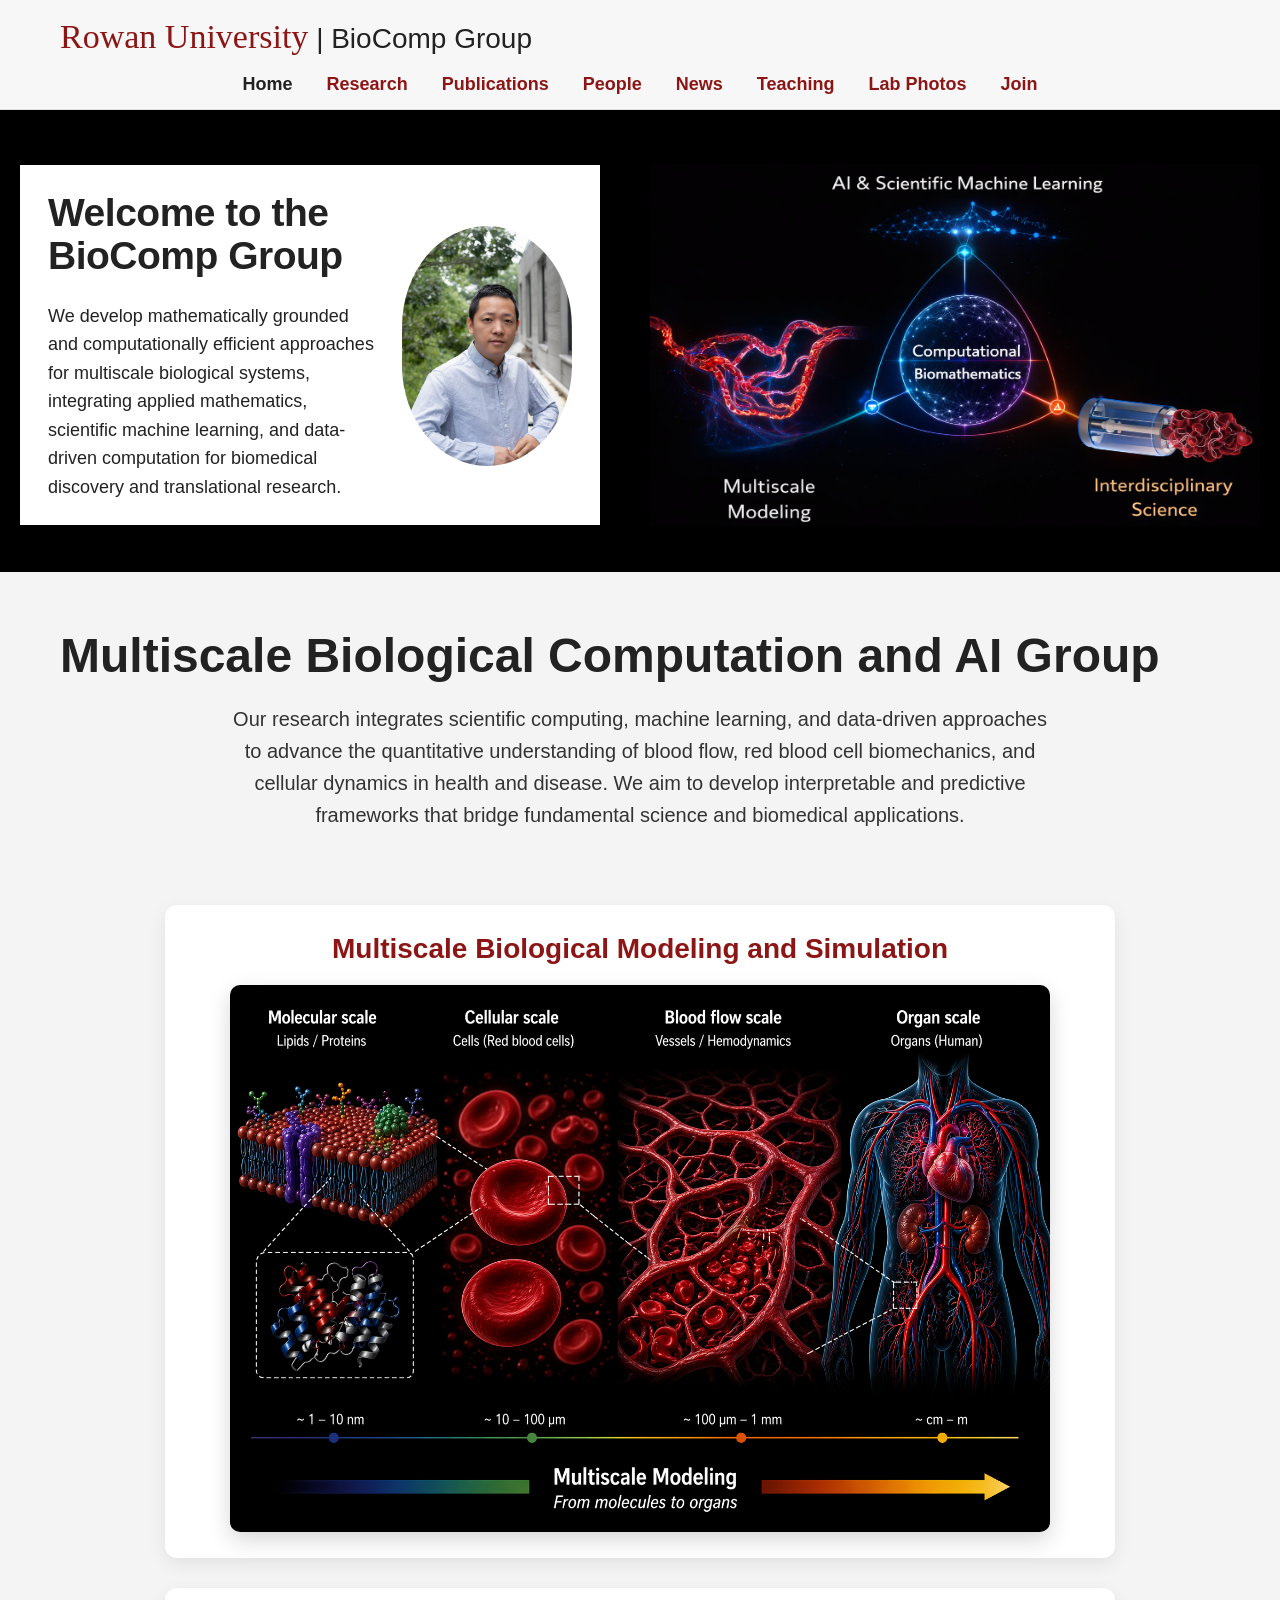
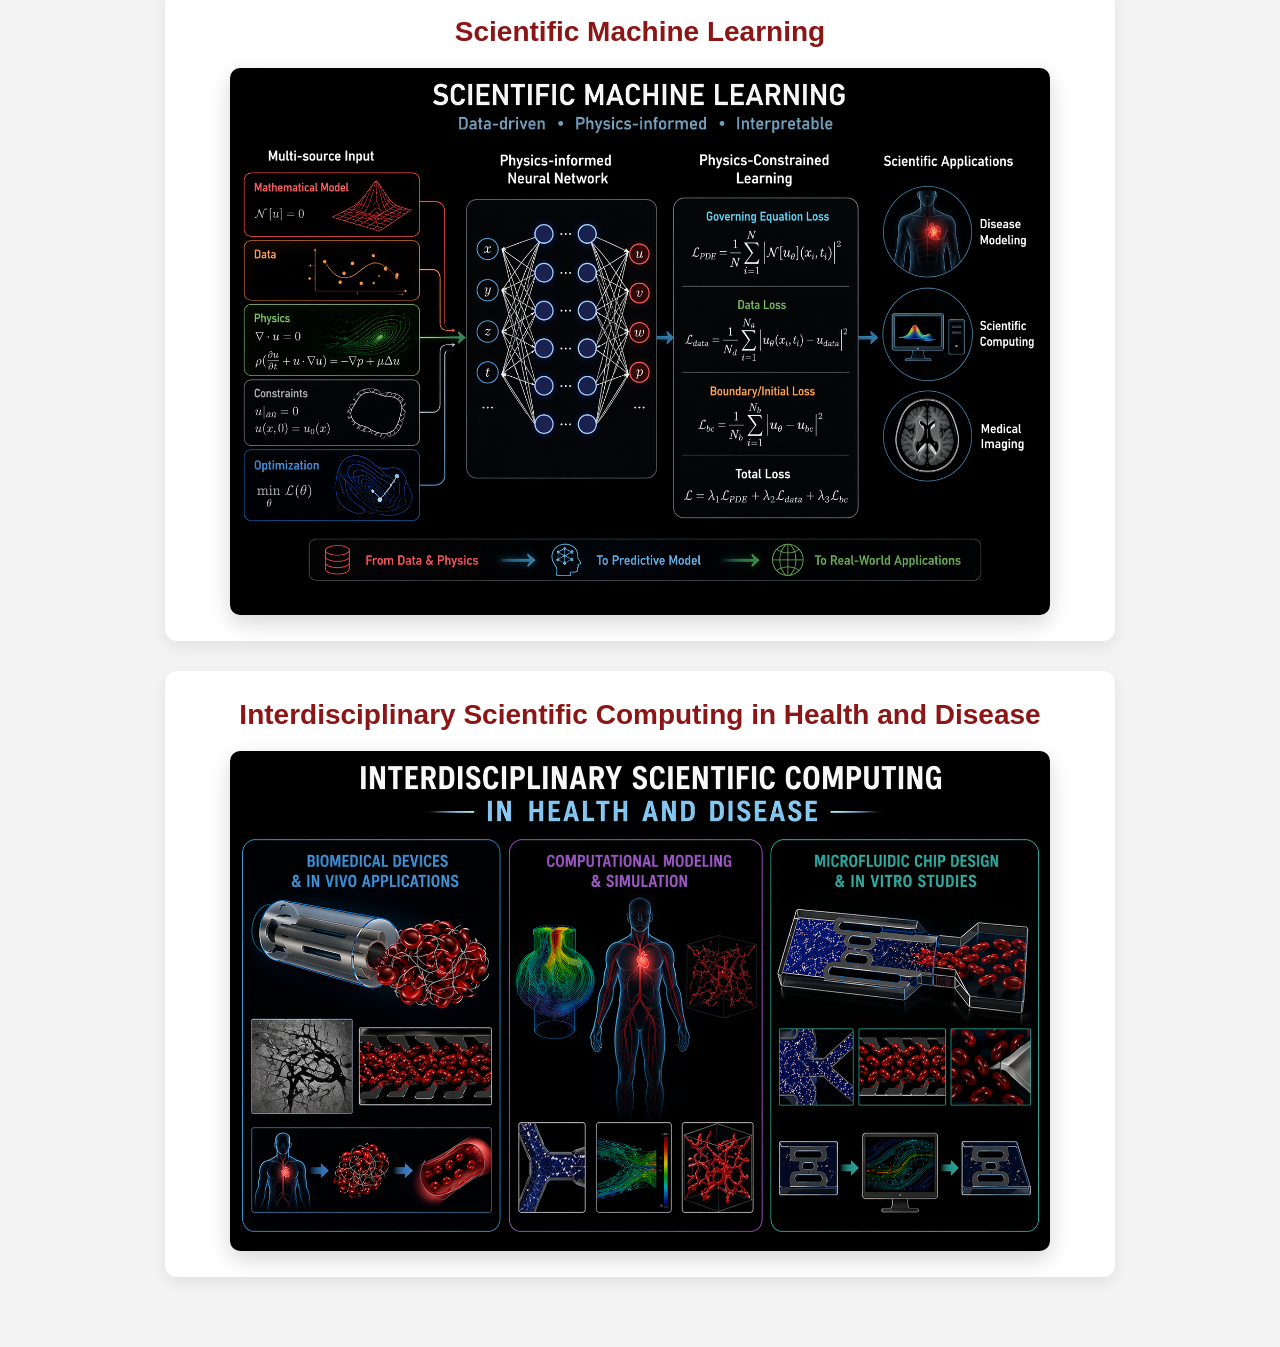
==== commit ecaac9c4: "Update index.html" ====
--- a/index.html
+++ b/index.html
@@ -71,7 +71,7 @@
 
 <!-- ===== HOME RESEARCH DIRECTIONS ===== -->
 <section class="section home-research-section">
-  <h3>Research Directions</h3>
+
 
   <div class="home-research-cards">
 
--- a/style.css
+++ b/style.css
@@ -534,3 +534,53 @@
   }
 }
 
+/* ===== HOME RESEARCH DIRECTIONS ===== */
+.home-research-section {
+  padding-top: 10px;
+  padding-bottom: 70px;
+}
+
+.home-research-cards {
+  display: flex;
+  flex-direction: column;
+  gap: 30px;
+  max-width: 950px;
+  margin: 0 auto;
+}
+
+.home-research-card {
+  display: block;
+  color: #222;
+  text-decoration: none;
+  border-radius: 12px;
+  padding: 26px 28px;
+  transition: transform 0.25s ease, box-shadow 0.25s ease;
+}
+
+.home-research-card:hover {
+  transform: translateY(-6px);
+  box-shadow: 0 14px 32px rgba(0, 0, 0, 0.14);
+}
+
+.home-research-card h4 {
+  font-size: 28px;
+  margin: 0 0 18px 0;
+  color: #8c1515;
+  text-align: center;
+  line-height: 1.3;
+}
+
+.home-research-image {
+  width: 100%;
+  display: flex;
+  justify-content: center;
+}
+
+.home-research-image img {
+  width: 100%;
+  max-width: 820px;
+  border-radius: 10px;
+  display: block;
+  box-shadow: 0 8px 22px rgba(0, 0, 0, 0.16);
+}
+
